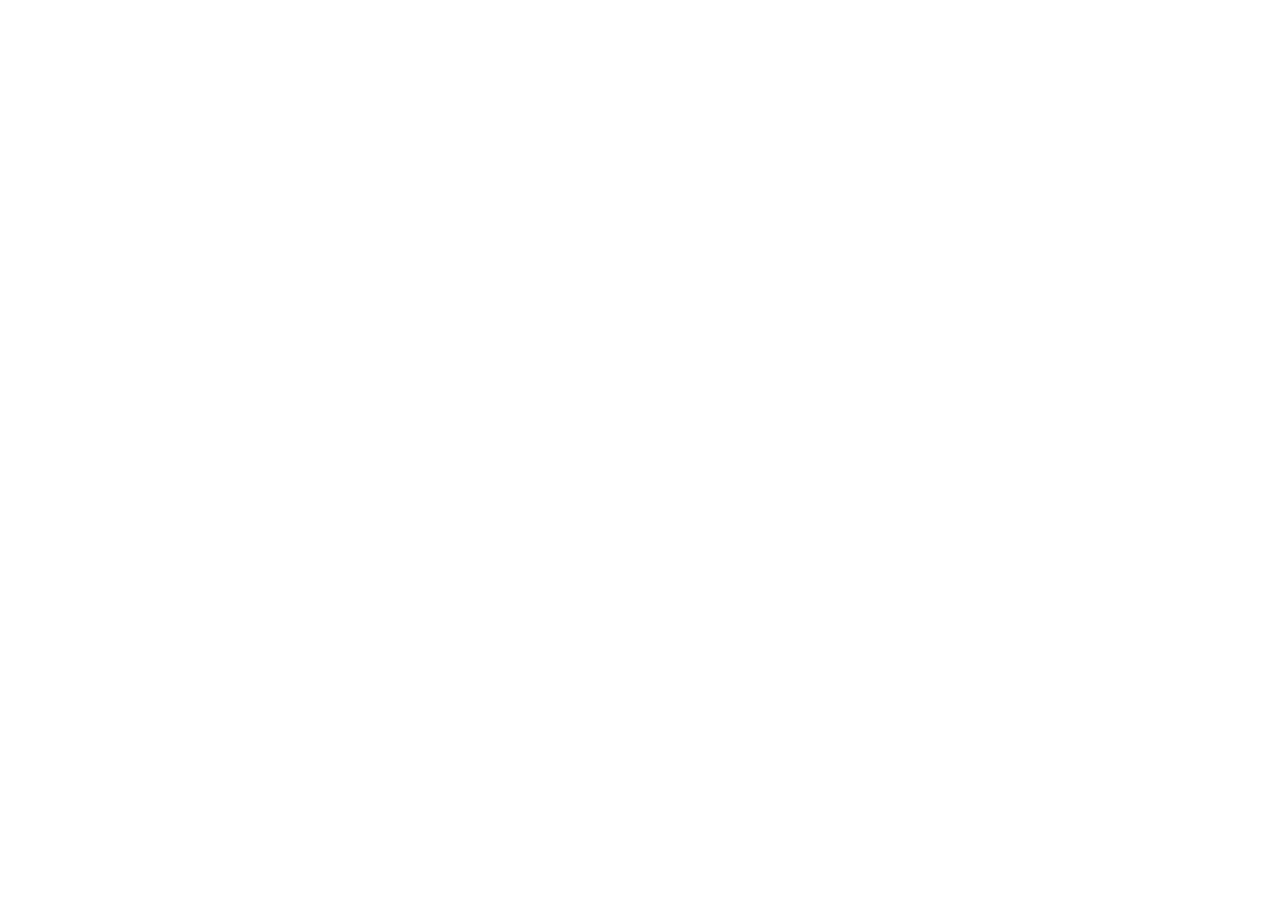
==== index.html @ c40a85d0 "Add files via upload" ====
<!DOCTYPE html>
<html lang="de">
<head>
    <meta charset="UTF-8">
    <meta name="viewport" content="width=device-width, initial-scale=1.0">
    <title>SPZ Nippes - Diakonie Köln & Region</title>
    <link rel="stylesheet" href="_styles.css">
</head>
<body>
    <!-- Home/Onepager-Inhalt wie zuvor, mit Links zu Unterseiten -->
    <header><!-- ... --></header>
    <nav><!-- Links: index.html, angebote.html etc. --></nav>
    <!-- Hero, Sections -->
    <script src="_script.js"></script>
</body>
</html>
---- _styles.css ----
/* Diakonie-Blau Styles wie zuvor */ :root { --diakonie-blau: #00a0df; } /* Vollständig */
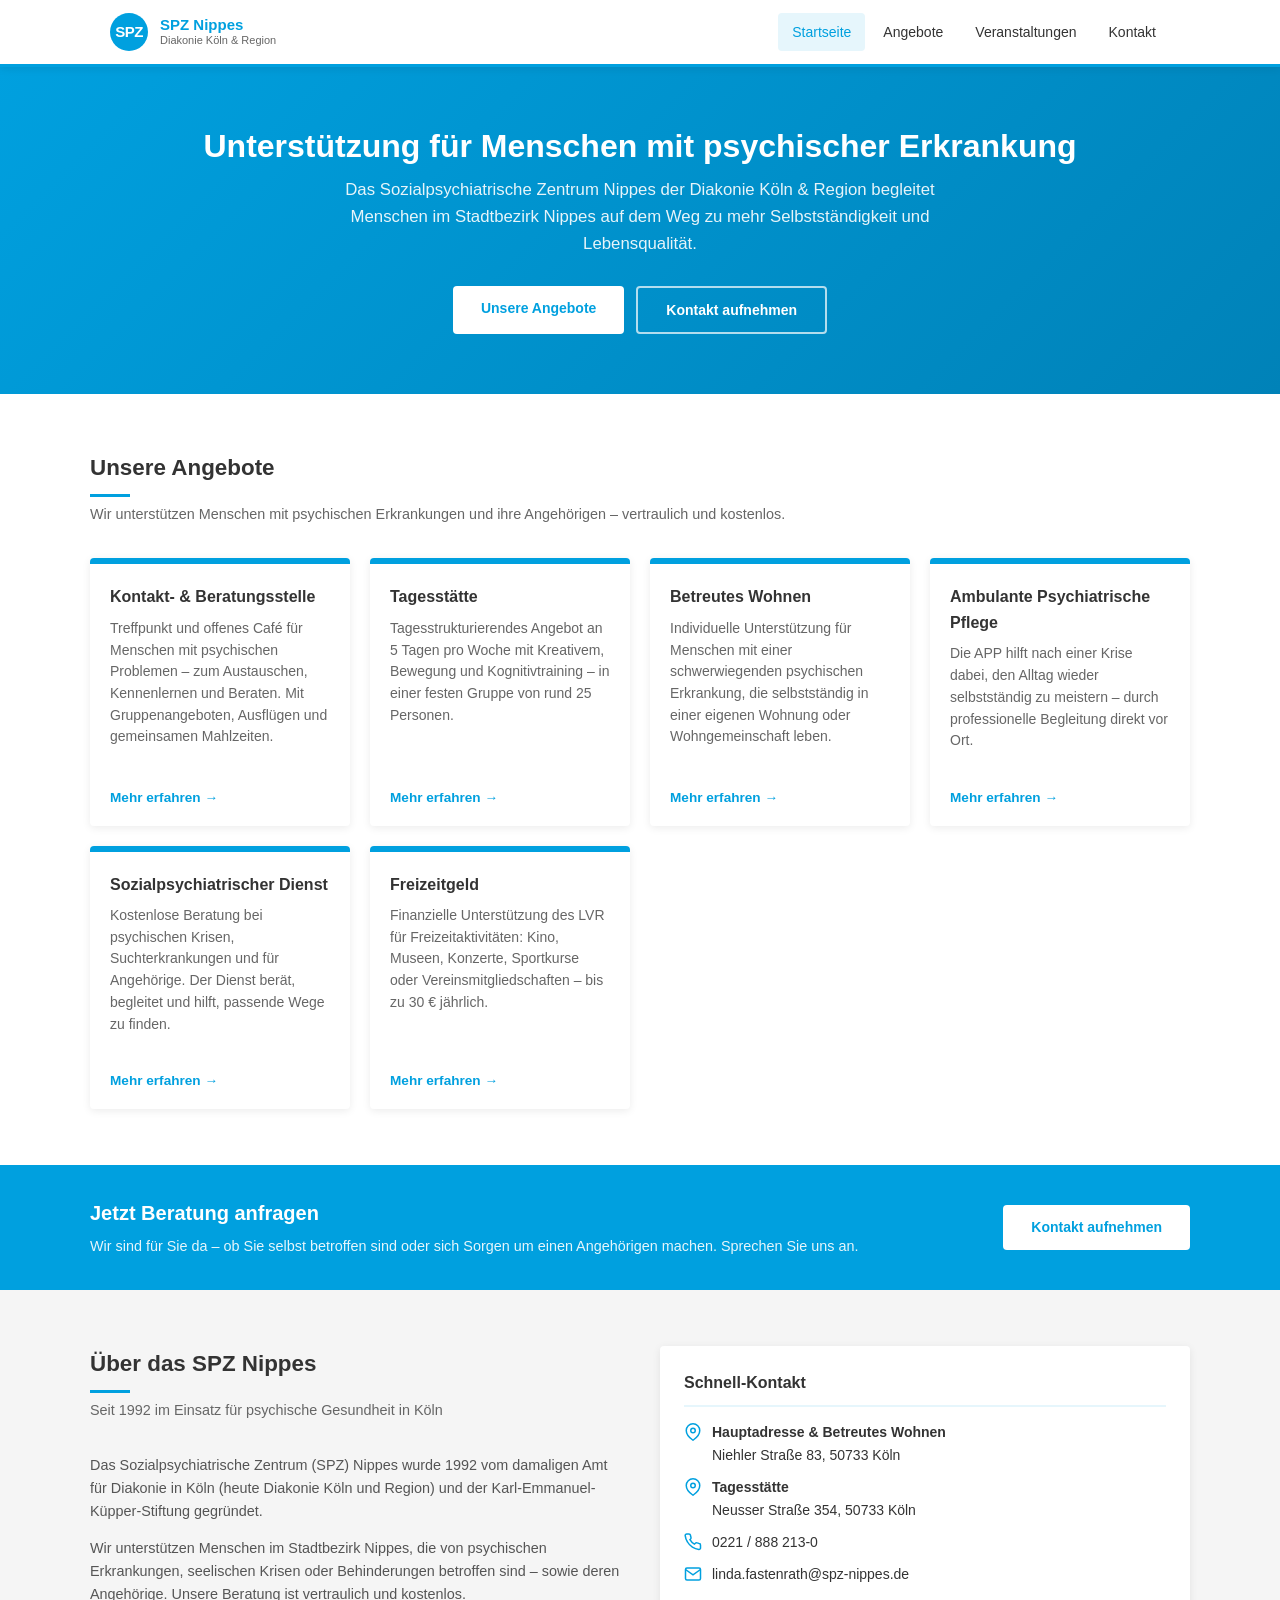
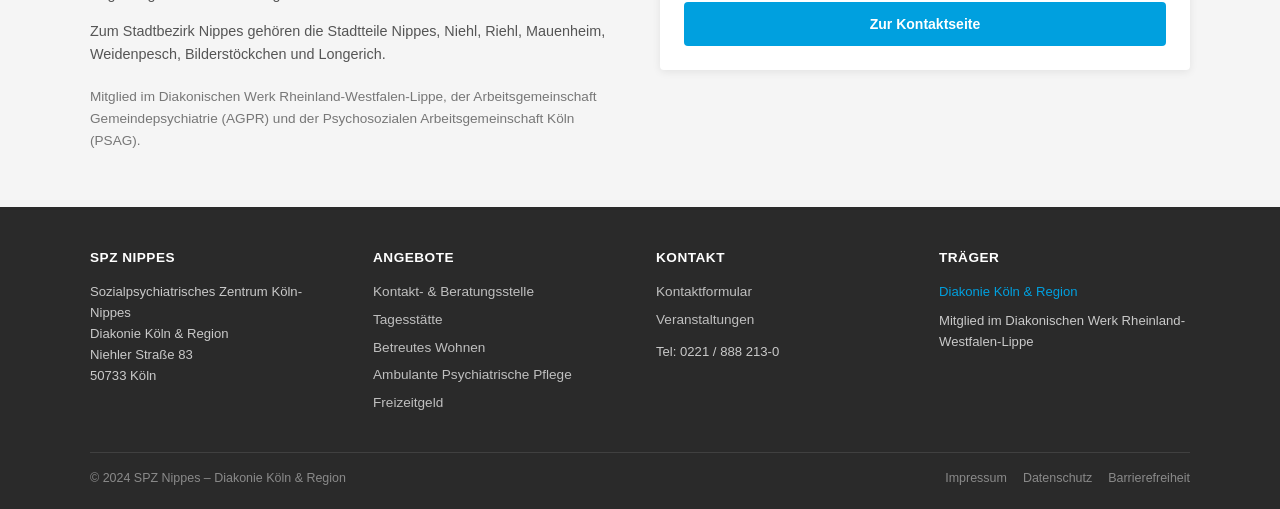
==== commit 703fafa3: "Füge vollständigen SPZ-Nippes-Inhalt hinzu Alle vier Seiten mit echtem Inhalt befüllt und schlankes " ====
--- a/index.html
+++ b/index.html
@@ -1,16 +1,223 @@
 <!DOCTYPE html>
 <html lang="de">
 <head>
-    <meta charset="UTF-8">
-    <meta name="viewport" content="width=device-width, initial-scale=1.0">
-    <title>SPZ Nippes - Diakonie Köln & Region</title>
-    <link rel="stylesheet" href="_styles.css">
+  <meta charset="UTF-8">
+  <meta name="viewport" content="width=device-width, initial-scale=1.0">
+  <title>SPZ Nippes – Sozialpsychiatrisches Zentrum Köln | Diakonie Köln &amp; Region</title>
+  <link rel="stylesheet" href="_styles.css">
 </head>
 <body>
-    <!-- Home/Onepager-Inhalt wie zuvor, mit Links zu Unterseiten -->
-    <header><!-- ... --></header>
-    <nav><!-- Links: index.html, angebote.html etc. --></nav>
-    <!-- Hero, Sections -->
-    <script src="_script.js"></script>
+
+<!-- HEADER -->
+<header>
+  <div class="header-inner">
+    <a href="index.html" class="logo">
+      <div class="logo-mark">SPZ</div>
+      <div class="logo-text">
+        <strong>SPZ Nippes</strong>
+        <span>Diakonie Köln &amp; Region</span>
+      </div>
+    </a>
+    <nav>
+      <button class="hamburger" id="hamburger" aria-label="Menü öffnen">
+        <span></span><span></span><span></span>
+      </button>
+      <ul id="nav-list">
+        <li><a href="index.html" class="aktiv">Startseite</a></li>
+        <li><a href="angebote.html">Angebote</a></li>
+        <li><a href="veranstaltungen.html">Veranstaltungen</a></li>
+        <li><a href="kontakt.html">Kontakt</a></li>
+      </ul>
+    </nav>
+  </div>
+</header>
+
+<!-- HERO -->
+<section class="hero">
+  <h1>Unterstützung für Menschen mit psychischer Erkrankung</h1>
+  <p>Das Sozialpsychiatrische Zentrum Nippes der Diakonie Köln &amp; Region begleitet Menschen im Stadtbezirk Nippes auf dem Weg zu mehr Selbstständigkeit und Lebensqualität.</p>
+  <div style="display:flex;gap:12px;justify-content:center;flex-wrap:wrap;">
+    <a href="angebote.html" class="btn btn-weiss">Unsere Angebote</a>
+    <a href="kontakt.html" class="btn btn-outline">Kontakt aufnehmen</a>
+  </div>
+</section>
+
+<!-- ANGEBOTE ÜBERBLICK -->
+<section class="section">
+  <div class="container">
+    <h2 class="section-title">Unsere Angebote</h2>
+    <p class="section-sub">Wir unterstützen Menschen mit psychischen Erkrankungen und ihre Angehörigen – vertraulich und kostenlos.</p>
+    <div class="cards">
+
+      <div class="card">
+        <div class="card-icon"></div>
+        <div class="card-body">
+          <h3>Kontakt- &amp; Beratungsstelle</h3>
+          <p>Treffpunkt und offenes Café für Menschen mit psychischen Problemen – zum Austauschen, Kennenlernen und Beraten. Mit Gruppen­angeboten, Ausflügen und gemeinsamen Mahlzeiten.</p>
+        </div>
+        <div class="card-footer"><a href="angebote.html#kob">Mehr erfahren →</a></div>
+      </div>
+
+      <div class="card">
+        <div class="card-icon"></div>
+        <div class="card-body">
+          <h3>Tagesstätte</h3>
+          <p>Tagesstrukturierendes Angebot an 5 Tagen pro Woche mit Kreativem, Bewegung und Kognitivtraining – in einer festen Gruppe von rund 25 Personen.</p>
+        </div>
+        <div class="card-footer"><a href="angebote.html#tagesstaette">Mehr erfahren →</a></div>
+      </div>
+
+      <div class="card">
+        <div class="card-icon"></div>
+        <div class="card-body">
+          <h3>Betreutes Wohnen</h3>
+          <p>Individuelle Unterstützung für Menschen mit einer schwerwiegenden psychischen Erkrankung, die selbstständig in einer eigenen Wohnung oder Wohngemeinschaft leben.</p>
+        </div>
+        <div class="card-footer"><a href="angebote.html#betreutes-wohnen">Mehr erfahren →</a></div>
+      </div>
+
+      <div class="card">
+        <div class="card-icon"></div>
+        <div class="card-body">
+          <h3>Ambulante Psychiatrische Pflege</h3>
+          <p>Die APP hilft nach einer Krise dabei, den Alltag wieder selbstständig zu meistern – durch professionelle Begleitung direkt vor Ort.</p>
+        </div>
+        <div class="card-footer"><a href="angebote.html#app">Mehr erfahren →</a></div>
+      </div>
+
+      <div class="card">
+        <div class="card-icon"></div>
+        <div class="card-body">
+          <h3>Sozialpsychiatrischer Dienst</h3>
+          <p>Kostenlose Beratung bei psychischen Krisen, Suchterkrankungen und für Angehörige. Der Dienst berät, begleitet und hilft, passende Wege zu finden.</p>
+        </div>
+        <div class="card-footer"><a href="angebote.html#spd">Mehr erfahren →</a></div>
+      </div>
+
+      <div class="card">
+        <div class="card-icon"></div>
+        <div class="card-body">
+          <h3>Freizeitgeld</h3>
+          <p>Finanzielle Unterstützung des LVR für Freizeit­aktivitäten: Kino, Museen, Konzerte, Sportkurse oder Vereins­mitgliedschaften – bis zu 30 € jährlich.</p>
+        </div>
+        <div class="card-footer"><a href="angebote.html#freizeitgeld">Mehr erfahren →</a></div>
+      </div>
+
+    </div>
+  </div>
+</section>
+
+<!-- INFO STRIP -->
+<div class="info-strip">
+  <div class="container">
+    <div style="flex:1">
+      <h2>Jetzt Beratung anfragen</h2>
+      <p>Wir sind für Sie da – ob Sie selbst betroffen sind oder sich Sorgen um einen Angehörigen machen. Sprechen Sie uns an.</p>
+    </div>
+    <a href="kontakt.html" class="btn btn-weiss">Kontakt aufnehmen</a>
+  </div>
+</div>
+
+<!-- ÜBER UNS -->
+<section class="section section-grau">
+  <div class="container two-col">
+    <div>
+      <h2 class="section-title">Über das SPZ Nippes</h2>
+      <p class="section-sub">Seit 1992 im Einsatz für psychische Gesundheit in Köln</p>
+      <p style="font-size:0.9rem;color:#555;margin-bottom:14px;">
+        Das Sozialpsychiatrische Zentrum (SPZ) Nippes wurde 1992 vom damaligen Amt für Diakonie in Köln (heute Diakonie Köln und Region) und der Karl-Emmanuel-Küpper-Stiftung gegründet.
+      </p>
+      <p style="font-size:0.9rem;color:#555;margin-bottom:14px;">
+        Wir unterstützen Menschen im Stadtbezirk Nippes, die von psychischen Erkrankungen, seelischen Krisen oder Behinderungen betroffen sind – sowie deren Angehörige. Unsere Beratung ist vertraulich und kostenlos.
+      </p>
+      <p style="font-size:0.9rem;color:#555;margin-bottom:20px;">
+        Zum Stadtbezirk Nippes gehören die Stadtteile Nippes, Niehl, Riehl, Mauenheim, Weidenpesch, Bilderstöckchen und Longerich.
+      </p>
+      <p style="font-size:0.85rem;color:#777;">
+        Mitglied im Diakonischen Werk Rheinland-Westfalen-Lippe, der Arbeitsgemeinschaft Gemeindepsychiatrie (AGPR) und der Psychosozialen Arbeitsgemeinschaft Köln (PSAG).
+      </p>
+    </div>
+    <div>
+      <div class="kontakt-box">
+        <h3>Schnell-Kontakt</h3>
+        <div class="kontakt-zeile">
+          <svg class="kontakt-icon" viewBox="0 0 24 24" fill="none" stroke="currentColor" stroke-width="2"><path d="M21 10c0 7-9 13-9 13s-9-6-9-13a9 9 0 0 1 18 0z"/><circle cx="12" cy="10" r="3"/></svg>
+          <div>
+            <strong>Hauptadresse &amp; Betreutes Wohnen</strong><br>
+            Niehler Straße 83, 50733 Köln
+          </div>
+        </div>
+        <div class="kontakt-zeile">
+          <svg class="kontakt-icon" viewBox="0 0 24 24" fill="none" stroke="currentColor" stroke-width="2"><path d="M21 10c0 7-9 13-9 13s-9-6-9-13a9 9 0 0 1 18 0z"/><circle cx="12" cy="10" r="3"/></svg>
+          <div>
+            <strong>Tagesstätte</strong><br>
+            Neusser Straße 354, 50733 Köln
+          </div>
+        </div>
+        <div class="kontakt-zeile">
+          <svg class="kontakt-icon" viewBox="0 0 24 24" fill="none" stroke="currentColor" stroke-width="2"><path d="M22 16.92v3a2 2 0 0 1-2.18 2 19.79 19.79 0 0 1-8.63-3.07A19.5 19.5 0 0 1 4.69 12 19.79 19.79 0 0 1 1.59 3.41 2 2 0 0 1 3.57 1.25h3a2 2 0 0 1 2 1.72 12.84 12.84 0 0 0 .7 2.81 2 2 0 0 1-.45 2.11L7.91 8.91a16 16 0 0 0 6 6l1.27-1.27a2 2 0 0 1 2.11-.45 12.84 12.84 0 0 0 2.81.7A2 2 0 0 1 22 15.92z"/></svg>
+          <div>0221 / 888 213-0</div>
+        </div>
+        <div class="kontakt-zeile">
+          <svg class="kontakt-icon" viewBox="0 0 24 24" fill="none" stroke="currentColor" stroke-width="2"><path d="M4 4h16c1.1 0 2 .9 2 2v12c0 1.1-.9 2-2 2H4c-1.1 0-2-.9-2-2V6c0-1.1.9-2 2-2z"/><polyline points="22,6 12,13 2,6"/></svg>
+          <div>linda.fastenrath@spz-nippes.de</div>
+        </div>
+        <div style="margin-top:16px;">
+          <a href="kontakt.html" class="btn btn-blau" style="width:100%;text-align:center;">Zur Kontaktseite</a>
+        </div>
+      </div>
+    </div>
+  </div>
+</section>
+
+<!-- FOOTER -->
+<footer>
+  <div class="footer-grid">
+    <div>
+      <h4>SPZ Nippes</h4>
+      <p style="font-size:0.82rem;line-height:1.6;">Sozialpsychiatrisches Zentrum Köln-Nippes<br>
+      Diakonie Köln &amp; Region<br>
+      Niehler Straße 83<br>
+      50733 Köln</p>
+    </div>
+    <div>
+      <h4>Angebote</h4>
+      <ul>
+        <li><a href="angebote.html#kob">Kontakt- &amp; Beratungsstelle</a></li>
+        <li><a href="angebote.html#tagesstaette">Tagesstätte</a></li>
+        <li><a href="angebote.html#betreutes-wohnen">Betreutes Wohnen</a></li>
+        <li><a href="angebote.html#app">Ambulante Psychiatrische Pflege</a></li>
+        <li><a href="angebote.html#freizeitgeld">Freizeitgeld</a></li>
+      </ul>
+    </div>
+    <div>
+      <h4>Kontakt</h4>
+      <ul>
+        <li><a href="kontakt.html">Kontaktformular</a></li>
+        <li><a href="veranstaltungen.html">Veranstaltungen</a></li>
+      </ul>
+      <p style="font-size:0.82rem;margin-top:10px;">Tel: 0221 / 888 213-0</p>
+    </div>
+    <div>
+      <h4>Träger</h4>
+      <p style="font-size:0.82rem;line-height:1.6;">
+        <a href="https://www.diakonie-koeln.de" target="_blank" rel="noopener">Diakonie Köln &amp; Region</a>
+      </p>
+      <p style="font-size:0.82rem;margin-top:8px;line-height:1.6;">
+        Mitglied im Diakonischen Werk Rheinland-Westfalen-Lippe
+      </p>
+    </div>
+  </div>
+  <div class="footer-bottom">
+    <span>© 2024 SPZ Nippes – Diakonie Köln &amp; Region</span>
+    <div style="display:flex;gap:16px;">
+      <a href="#">Impressum</a>
+      <a href="#">Datenschutz</a>
+      <a href="#">Barrierefreiheit</a>
+    </div>
+  </div>
+</footer>
+
+<script src="_script.js"></script>
 </body>
-</html>+</html>
--- a/_styles.css
+++ b/_styles.css
@@ -1 +1,579 @@
-/* Diakonie-Blau Styles wie zuvor */ :root { --diakonie-blau: #00a0df; } /* Vollständig */+/* SPZ Nippes – Diakonie Köln & Region */
+:root {
+  --blau: #00a0df;
+  --blau-dunkel: #0082b8;
+  --blau-hell: #e6f6fc;
+  --grau: #f5f5f5;
+  --grau-mid: #e0e0e0;
+  --text: #333333;
+  --text-light: #666666;
+  --weiss: #ffffff;
+  --radius: 4px;
+  --schatten: 0 2px 8px rgba(0,0,0,0.08);
+}
+
+* { box-sizing: border-box; margin: 0; padding: 0; }
+
+body {
+  font-family: 'Segoe UI', Arial, sans-serif;
+  font-size: 16px;
+  color: var(--text);
+  line-height: 1.6;
+  background: var(--weiss);
+}
+
+a { color: var(--blau); text-decoration: none; }
+a:hover { text-decoration: underline; }
+
+/* ---- HEADER ---- */
+header {
+  background: var(--weiss);
+  border-bottom: 3px solid var(--blau);
+  position: sticky;
+  top: 0;
+  z-index: 100;
+  box-shadow: var(--schatten);
+}
+
+.header-inner {
+  max-width: 1100px;
+  margin: 0 auto;
+  padding: 0 20px;
+  display: flex;
+  align-items: center;
+  justify-content: space-between;
+  height: 64px;
+}
+
+.logo {
+  display: flex;
+  align-items: center;
+  gap: 12px;
+  text-decoration: none;
+}
+
+.logo-mark {
+  width: 38px;
+  height: 38px;
+  background: var(--blau);
+  border-radius: 50%;
+  display: flex;
+  align-items: center;
+  justify-content: center;
+  color: white;
+  font-weight: 700;
+  font-size: 15px;
+  letter-spacing: -0.5px;
+  flex-shrink: 0;
+}
+
+.logo-text {
+  display: flex;
+  flex-direction: column;
+  line-height: 1.2;
+}
+
+.logo-text strong {
+  font-size: 15px;
+  color: var(--blau);
+  font-weight: 700;
+}
+
+.logo-text span {
+  font-size: 11px;
+  color: var(--text-light);
+}
+
+/* ---- NAVIGATION ---- */
+nav ul {
+  list-style: none;
+  display: flex;
+  gap: 4px;
+}
+
+nav ul li a {
+  display: block;
+  padding: 8px 14px;
+  border-radius: var(--radius);
+  font-size: 14px;
+  font-weight: 500;
+  color: var(--text);
+  transition: background 0.15s, color 0.15s;
+}
+
+nav ul li a:hover,
+nav ul li a.aktiv {
+  background: var(--blau-hell);
+  color: var(--blau);
+  text-decoration: none;
+}
+
+.hamburger {
+  display: none;
+  background: none;
+  border: none;
+  cursor: pointer;
+  padding: 6px;
+  flex-direction: column;
+  gap: 5px;
+}
+
+.hamburger span {
+  display: block;
+  width: 24px;
+  height: 2px;
+  background: var(--text);
+  border-radius: 2px;
+  transition: 0.3s;
+}
+
+/* ---- HERO ---- */
+.hero {
+  background: linear-gradient(135deg, var(--blau) 0%, var(--blau-dunkel) 100%);
+  color: white;
+  padding: 60px 20px;
+  text-align: center;
+}
+
+.hero h1 {
+  font-size: 2rem;
+  font-weight: 700;
+  margin-bottom: 12px;
+  line-height: 1.2;
+}
+
+.hero p {
+  font-size: 1.05rem;
+  opacity: 0.9;
+  max-width: 600px;
+  margin: 0 auto 28px;
+}
+
+.btn {
+  display: inline-block;
+  padding: 11px 28px;
+  border-radius: var(--radius);
+  font-size: 14px;
+  font-weight: 600;
+  cursor: pointer;
+  transition: opacity 0.2s, transform 0.1s;
+  border: none;
+  text-decoration: none;
+}
+
+.btn:hover { opacity: 0.88; text-decoration: none; transform: translateY(-1px); }
+
+.btn-weiss { background: white; color: var(--blau); }
+.btn-blau  { background: var(--blau); color: white; }
+.btn-outline { background: transparent; color: white; border: 2px solid rgba(255,255,255,0.7); }
+.btn-outline:hover { background: rgba(255,255,255,0.1); }
+
+/* ---- SECTION WRAPPER ---- */
+.section {
+  padding: 56px 20px;
+}
+
+.section-grau { background: var(--grau); }
+.section-blau-hell { background: var(--blau-hell); }
+
+.container {
+  max-width: 1100px;
+  margin: 0 auto;
+}
+
+.section-title {
+  font-size: 1.4rem;
+  font-weight: 700;
+  color: var(--text);
+  margin-bottom: 6px;
+}
+
+.section-sub {
+  font-size: 0.9rem;
+  color: var(--text-light);
+  margin-bottom: 32px;
+}
+
+.section-title::after {
+  content: '';
+  display: block;
+  width: 40px;
+  height: 3px;
+  background: var(--blau);
+  margin-top: 8px;
+}
+
+/* ---- CARDS ---- */
+.cards {
+  display: grid;
+  grid-template-columns: repeat(auto-fill, minmax(260px, 1fr));
+  gap: 20px;
+}
+
+.card {
+  background: white;
+  border-radius: var(--radius);
+  box-shadow: var(--schatten);
+  overflow: hidden;
+  display: flex;
+  flex-direction: column;
+  transition: transform 0.2s, box-shadow 0.2s;
+}
+
+.card:hover {
+  transform: translateY(-3px);
+  box-shadow: 0 6px 20px rgba(0,0,0,0.12);
+}
+
+.card-icon {
+  height: 6px;
+  background: var(--blau);
+}
+
+.card-body {
+  padding: 20px;
+  flex: 1;
+}
+
+.card-body h3 {
+  font-size: 1rem;
+  font-weight: 700;
+  margin-bottom: 8px;
+  color: var(--text);
+}
+
+.card-body p {
+  font-size: 0.875rem;
+  color: var(--text-light);
+  line-height: 1.55;
+}
+
+.card-footer {
+  padding: 12px 20px 16px;
+}
+
+.card-footer a {
+  font-size: 0.85rem;
+  font-weight: 600;
+  color: var(--blau);
+}
+
+/* ---- INFO STRIP ---- */
+.info-strip {
+  background: var(--blau);
+  color: white;
+  padding: 32px 20px;
+}
+
+.info-strip .container {
+  display: flex;
+  flex-wrap: wrap;
+  gap: 40px;
+  align-items: center;
+}
+
+.info-strip h2 {
+  font-size: 1.25rem;
+  margin-bottom: 6px;
+}
+
+.info-strip p {
+  font-size: 0.9rem;
+  opacity: 0.9;
+}
+
+.info-strip .btn-weiss { flex-shrink: 0; }
+
+/* ---- ANGEBOTE DETAIL ---- */
+.angebot-block {
+  background: white;
+  border-radius: var(--radius);
+  box-shadow: var(--schatten);
+  margin-bottom: 20px;
+  overflow: hidden;
+}
+
+.angebot-block summary {
+  padding: 18px 22px;
+  cursor: pointer;
+  font-weight: 600;
+  font-size: 1rem;
+  display: flex;
+  align-items: center;
+  gap: 12px;
+  user-select: none;
+  list-style: none;
+}
+
+.angebot-block summary::-webkit-details-marker { display: none; }
+
+.angebot-block summary::before {
+  content: '';
+  display: block;
+  width: 4px;
+  height: 20px;
+  background: var(--blau);
+  border-radius: 2px;
+  flex-shrink: 0;
+}
+
+.angebot-block summary .chevron {
+  margin-left: auto;
+  width: 18px;
+  height: 18px;
+  transition: transform 0.25s;
+  color: var(--blau);
+}
+
+.angebot-block[open] summary .chevron {
+  transform: rotate(180deg);
+}
+
+.angebot-block .detail-body {
+  padding: 0 22px 22px 38px;
+  font-size: 0.9rem;
+  color: var(--text-light);
+  border-top: 1px solid var(--grau-mid);
+  padding-top: 16px;
+  line-height: 1.65;
+}
+
+.angebot-block .detail-body ul {
+  margin: 10px 0 0 18px;
+}
+
+.angebot-block .detail-body li { margin-bottom: 4px; }
+
+/* ---- ZWEI SPALTEN ---- */
+.two-col {
+  display: grid;
+  grid-template-columns: 1fr 1fr;
+  gap: 40px;
+  align-items: start;
+}
+
+@media (max-width: 720px) {
+  .two-col { grid-template-columns: 1fr; gap: 24px; }
+}
+
+/* ---- KONTAKT ---- */
+.kontakt-box {
+  background: white;
+  border-radius: var(--radius);
+  box-shadow: var(--schatten);
+  padding: 24px;
+}
+
+.kontakt-box h3 {
+  font-size: 1rem;
+  font-weight: 700;
+  margin-bottom: 14px;
+  padding-bottom: 10px;
+  border-bottom: 2px solid var(--blau-hell);
+}
+
+.kontakt-zeile {
+  display: flex;
+  align-items: flex-start;
+  gap: 10px;
+  margin-bottom: 10px;
+  font-size: 0.875rem;
+}
+
+.kontakt-icon {
+  width: 18px;
+  height: 18px;
+  color: var(--blau);
+  flex-shrink: 0;
+  margin-top: 2px;
+}
+
+.oeffnung-table { width: 100%; border-collapse: collapse; font-size: 0.875rem; }
+.oeffnung-table tr { border-bottom: 1px solid var(--grau-mid); }
+.oeffnung-table tr:last-child { border-bottom: none; }
+.oeffnung-table td { padding: 6px 4px; color: var(--text-light); }
+.oeffnung-table td:first-child { font-weight: 500; color: var(--text); width: 110px; }
+
+/* ---- FORMULAR ---- */
+.form-group {
+  margin-bottom: 16px;
+}
+
+.form-group label {
+  display: block;
+  font-size: 0.85rem;
+  font-weight: 600;
+  margin-bottom: 5px;
+  color: var(--text);
+}
+
+.form-group input,
+.form-group textarea,
+.form-group select {
+  width: 100%;
+  padding: 10px 12px;
+  border: 1px solid var(--grau-mid);
+  border-radius: var(--radius);
+  font-size: 0.9rem;
+  color: var(--text);
+  font-family: inherit;
+  transition: border-color 0.2s;
+  background: white;
+}
+
+.form-group input:focus,
+.form-group textarea:focus,
+.form-group select:focus {
+  outline: none;
+  border-color: var(--blau);
+  box-shadow: 0 0 0 3px rgba(0,160,223,0.1);
+}
+
+.form-group textarea { resize: vertical; min-height: 120px; }
+
+.form-hinweis {
+  font-size: 0.78rem;
+  color: var(--text-light);
+  margin-top: 4px;
+}
+
+/* ---- VERANSTALTUNGEN ---- */
+.event-list { display: flex; flex-direction: column; gap: 14px; }
+
+.event-item {
+  background: white;
+  border-radius: var(--radius);
+  box-shadow: var(--schatten);
+  display: flex;
+  gap: 0;
+  overflow: hidden;
+}
+
+.event-datum {
+  background: var(--blau);
+  color: white;
+  padding: 16px 18px;
+  display: flex;
+  flex-direction: column;
+  align-items: center;
+  justify-content: center;
+  min-width: 70px;
+  text-align: center;
+}
+
+.event-datum .tag { font-size: 1.4rem; font-weight: 700; line-height: 1; }
+.event-datum .monat { font-size: 0.72rem; text-transform: uppercase; letter-spacing: 0.5px; opacity: 0.9; }
+
+.event-info {
+  padding: 14px 18px;
+  flex: 1;
+}
+
+.event-info h4 { font-size: 0.95rem; font-weight: 700; margin-bottom: 4px; }
+.event-info p { font-size: 0.82rem; color: var(--text-light); }
+.event-tag {
+  display: inline-block;
+  background: var(--blau-hell);
+  color: var(--blau);
+  font-size: 0.72rem;
+  font-weight: 600;
+  padding: 2px 8px;
+  border-radius: 20px;
+  margin-bottom: 5px;
+}
+
+/* ---- BREADCRUMB ---- */
+.breadcrumb {
+  background: var(--grau);
+  padding: 10px 20px;
+  font-size: 0.8rem;
+  color: var(--text-light);
+  border-bottom: 1px solid var(--grau-mid);
+}
+
+.breadcrumb .container { display: flex; gap: 6px; align-items: center; }
+.breadcrumb a { color: var(--blau); }
+.breadcrumb span { color: var(--grau-mid); }
+
+/* ---- FOOTER ---- */
+footer {
+  background: #2a2a2a;
+  color: rgba(255,255,255,0.75);
+  padding: 40px 20px 20px;
+  font-size: 0.85rem;
+}
+
+.footer-grid {
+  max-width: 1100px;
+  margin: 0 auto;
+  display: grid;
+  grid-template-columns: repeat(auto-fill, minmax(200px, 1fr));
+  gap: 32px;
+  margin-bottom: 32px;
+}
+
+footer h4 {
+  color: white;
+  font-size: 0.85rem;
+  font-weight: 700;
+  text-transform: uppercase;
+  letter-spacing: 0.5px;
+  margin-bottom: 12px;
+}
+
+footer ul { list-style: none; }
+footer ul li { margin-bottom: 6px; }
+footer ul li a { color: rgba(255,255,255,0.7); }
+footer ul li a:hover { color: var(--blau); text-decoration: none; }
+
+.footer-bottom {
+  max-width: 1100px;
+  margin: 0 auto;
+  border-top: 1px solid rgba(255,255,255,0.1);
+  padding-top: 16px;
+  display: flex;
+  flex-wrap: wrap;
+  gap: 12px;
+  justify-content: space-between;
+  font-size: 0.78rem;
+  color: rgba(255,255,255,0.45);
+}
+
+.footer-bottom a { color: rgba(255,255,255,0.45); }
+.footer-bottom a:hover { color: var(--blau); text-decoration: none; }
+
+/* ---- BADGE / TAG ---- */
+.badge {
+  display: inline-block;
+  background: var(--blau);
+  color: white;
+  font-size: 0.72rem;
+  font-weight: 700;
+  padding: 3px 9px;
+  border-radius: 20px;
+  text-transform: uppercase;
+  letter-spacing: 0.3px;
+}
+
+/* ---- NOTICE ---- */
+.notice {
+  background: var(--blau-hell);
+  border-left: 4px solid var(--blau);
+  border-radius: 0 var(--radius) var(--radius) 0;
+  padding: 14px 18px;
+  font-size: 0.875rem;
+  margin: 20px 0;
+  color: var(--text);
+}
+
+/* ---- RESPONSIVE ---- */
+@media (max-width: 760px) {
+  nav ul { display: none; flex-direction: column; position: absolute; top: 64px; left: 0; right: 0; background: white; box-shadow: var(--schatten); padding: 10px; }
+  nav ul.open { display: flex; }
+  .hamburger { display: flex; }
+  .hero h1 { font-size: 1.5rem; }
+  .cards { grid-template-columns: 1fr; }
+  .info-strip .container { flex-direction: column; align-items: flex-start; }
+  .event-item { flex-direction: column; }
+  .event-datum { flex-direction: row; gap: 6px; padding: 10px 16px; }
+}
